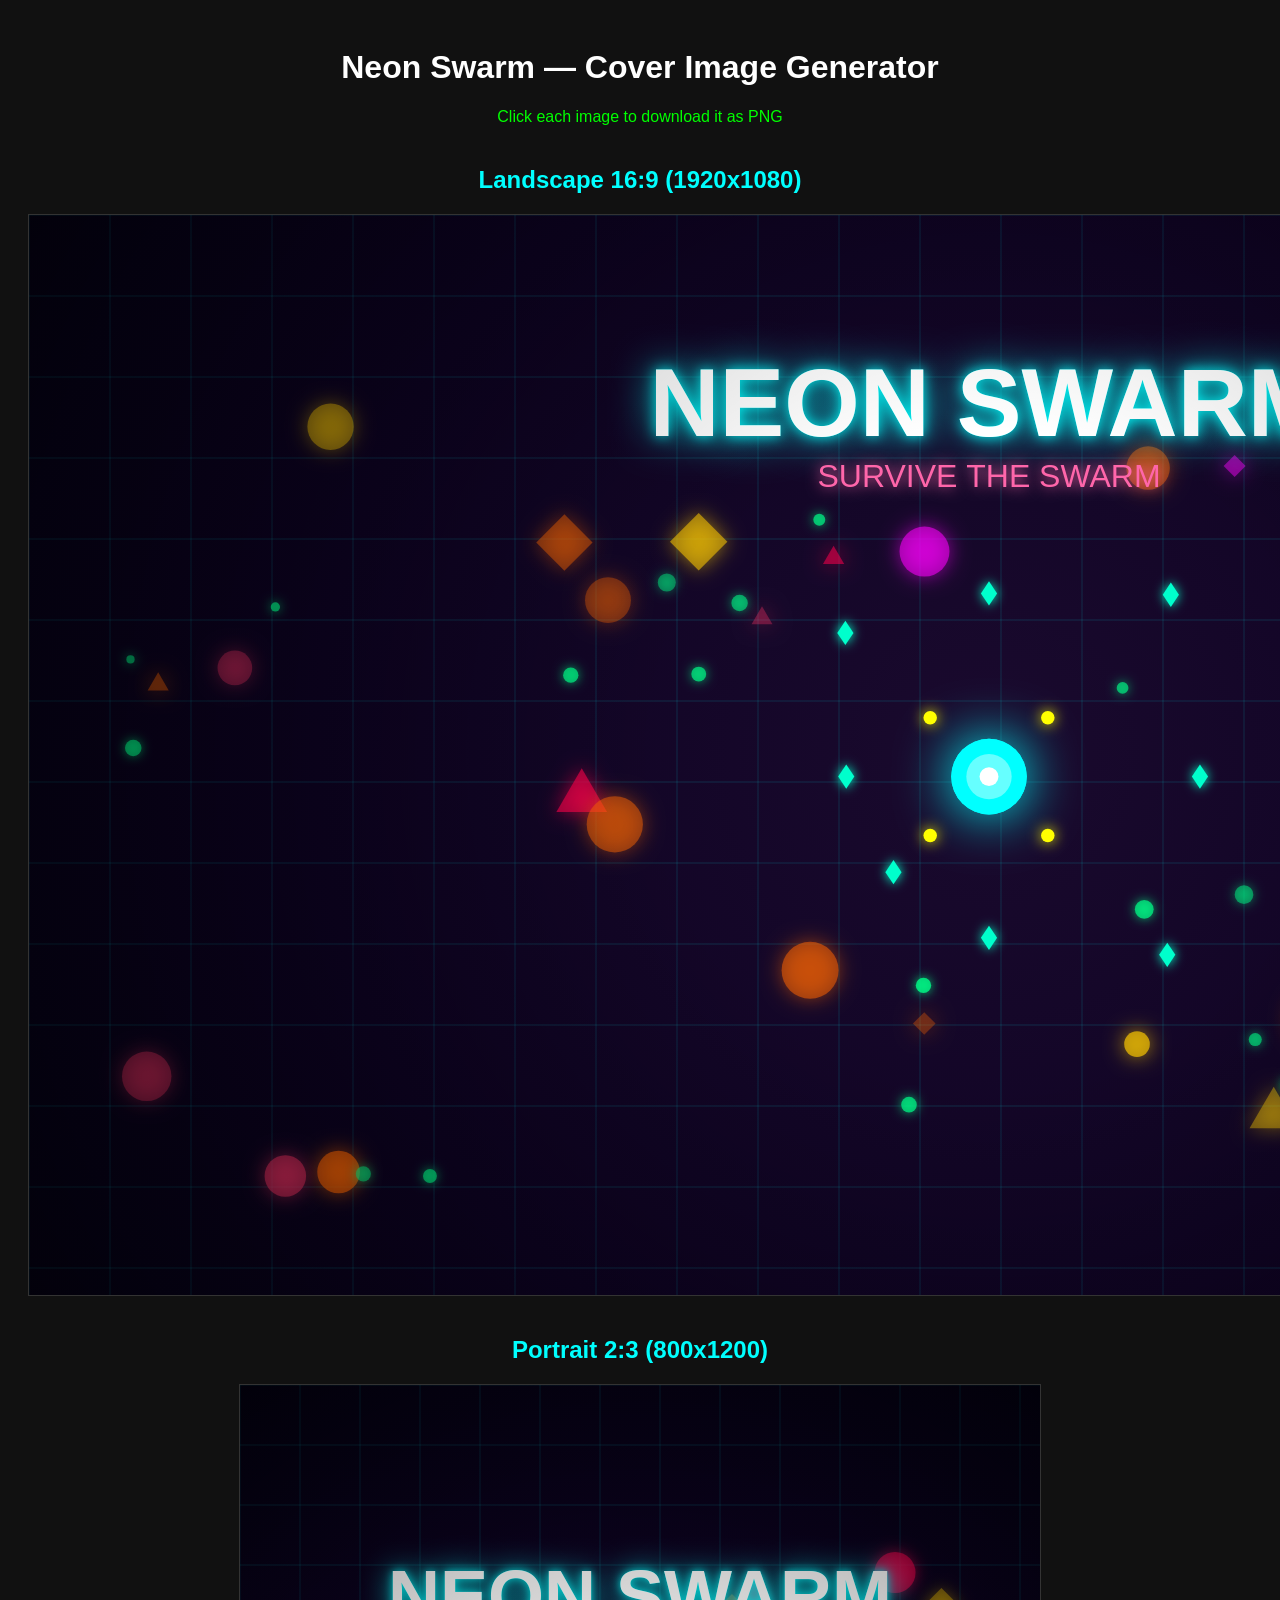
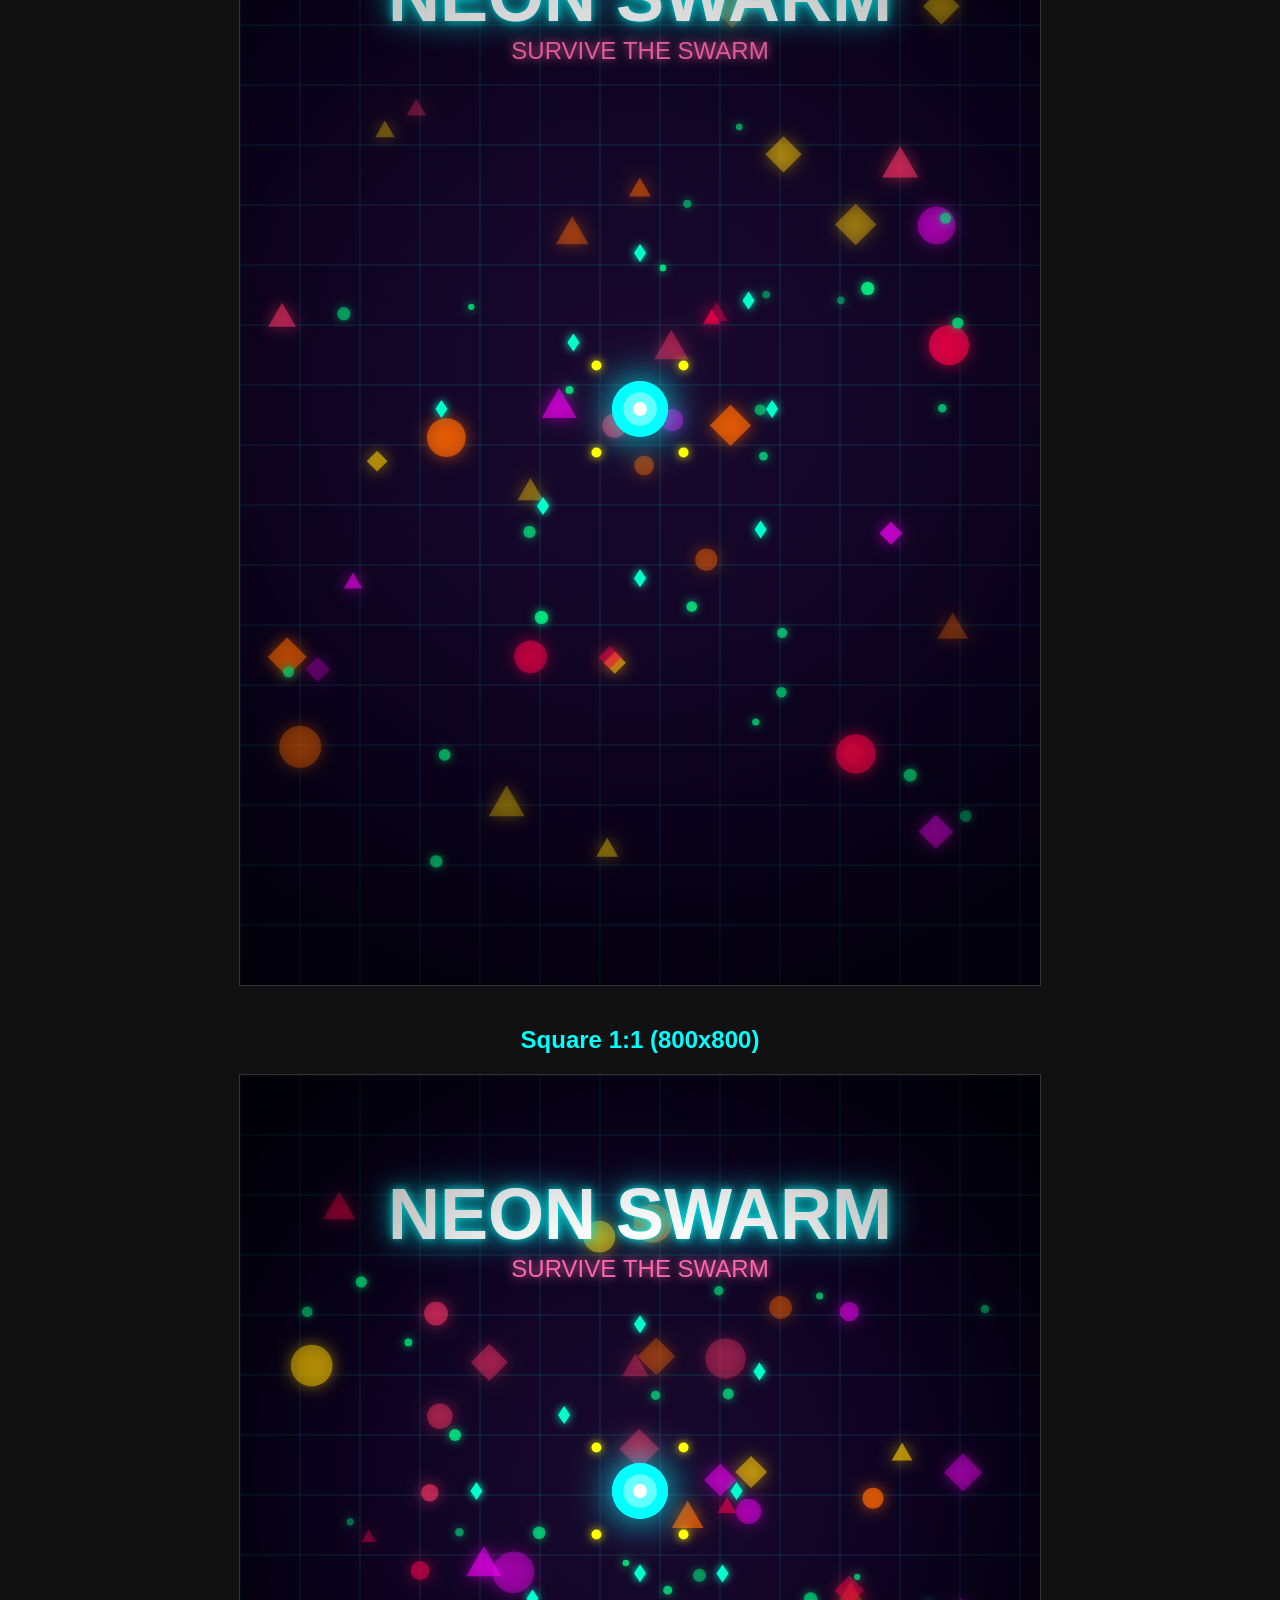
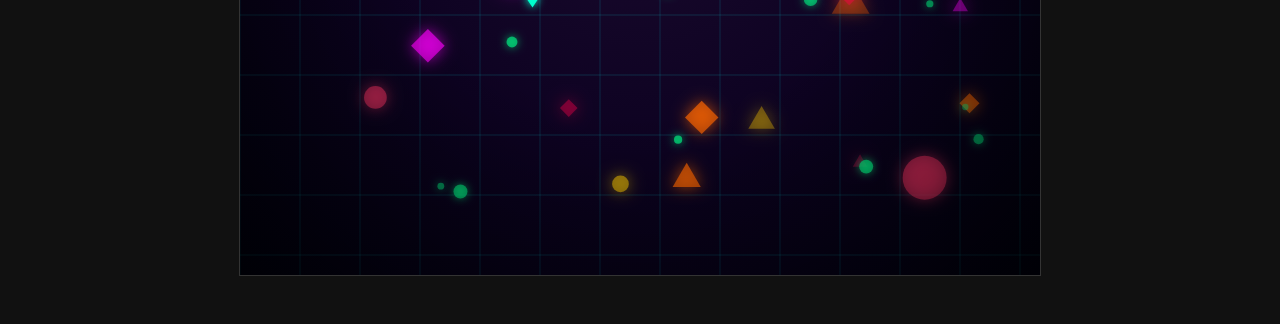
==== cover-generator.html @ 38610951 "Fix CrazyGames rejection: instant restart, skin persistence, pause skin picker, mobile joystick, fir" ====
<!DOCTYPE html>
<html lang="en">
<head>
<meta charset="UTF-8">
<title>Neon Swarm Cover Generator</title>
<style>
  body { background: #111; color: #fff; font-family: Arial, sans-serif; text-align: center; padding: 20px; }
  canvas { display: block; margin: 20px auto; border: 1px solid #333; cursor: pointer; }
  h2 { color: #0ff; margin-top: 40px; }
  p { color: #aaa; font-size: 14px; }
  .note { color: #0f0; font-size: 16px; margin-bottom: 30px; }
</style>
</head>
<body>
<h1>Neon Swarm — Cover Image Generator</h1>
<p class="note">Click each image to download it as PNG</p>

<h2>Landscape 16:9 (1920x1080)</h2>
<canvas id="landscape" width="1920" height="1080"></canvas>

<h2>Portrait 2:3 (800x1200)</h2>
<canvas id="portrait" width="800" height="1200"></canvas>

<h2>Square 1:1 (800x800)</h2>
<canvas id="square" width="800" height="800"></canvas>

<script>
function drawCover(canvasId) {
  const cvs = document.getElementById(canvasId);
  const ctx = cvs.getContext('2d');
  const W = cvs.width, H = cvs.height;
  const scale = Math.min(W, H) / 800; // base scale

  // Background gradient
  const bg = ctx.createRadialGradient(W/2, H/2, 0, W/2, H/2, Math.max(W, H) * 0.7);
  bg.addColorStop(0, '#1a0a2e');
  bg.addColorStop(0.5, '#0d0221');
  bg.addColorStop(1, '#000010');
  ctx.fillStyle = bg;
  ctx.fillRect(0, 0, W, H);

  // Grid lines (neon floor effect)
  ctx.save();
  ctx.globalAlpha = 0.15;
  ctx.strokeStyle = '#0ff';
  ctx.lineWidth = 1;
  const gridSize = 60 * scale;
  for (let x = 0; x < W; x += gridSize) {
    ctx.beginPath(); ctx.moveTo(x, 0); ctx.lineTo(x, H); ctx.stroke();
  }
  for (let y = 0; y < H; y += gridSize) {
    ctx.beginPath(); ctx.moveTo(0, y); ctx.lineTo(W, y); ctx.stroke();
  }
  ctx.restore();

  // Scattered enemy shapes
  const enemyColors = ['#ff004c', '#ff6600', '#ff00ff', '#ffcc00', '#ff3366'];
  const rng = (min, max) => min + Math.random() * (max - min);
  
  for (let i = 0; i < 40; i++) {
    const ex = rng(W * 0.05, W * 0.95);
    const ey = rng(H * 0.1, H * 0.9);
    const er = rng(8, 22) * scale;
    const col = enemyColors[Math.floor(Math.random() * enemyColors.length)];
    
    ctx.save();
    ctx.globalAlpha = rng(0.3, 0.7);
    ctx.fillStyle = col;
    ctx.shadowColor = col;
    ctx.shadowBlur = 15 * scale;
    
    // Random shapes
    const shapeType = Math.floor(Math.random() * 3);
    if (shapeType === 0) {
      // Circle
      ctx.beginPath(); ctx.arc(ex, ey, er, 0, Math.PI * 2); ctx.fill();
    } else if (shapeType === 1) {
      // Diamond
      ctx.beginPath();
      ctx.moveTo(ex, ey - er); ctx.lineTo(ex + er, ey);
      ctx.lineTo(ex, ey + er); ctx.lineTo(ex - er, ey); ctx.closePath(); ctx.fill();
    } else {
      // Triangle
      ctx.beginPath();
      ctx.moveTo(ex, ey - er);
      ctx.lineTo(ex + er * 0.87, ey + er * 0.5);
      ctx.lineTo(ex - er * 0.87, ey + er * 0.5);
      ctx.closePath(); ctx.fill();
    }
    ctx.restore();
  }

  // Draw player (center-ish, slightly below center)
  const px = W / 2, py = H * 0.52;
  const pr = 28 * scale;

  // Player glow
  ctx.save();
  ctx.shadowColor = '#0ff';
  ctx.shadowBlur = 40 * scale;
  ctx.fillStyle = '#0ff';
  ctx.beginPath(); ctx.arc(px, py, pr, 0, Math.PI * 2); ctx.fill();
  ctx.restore();

  // Player body
  ctx.save();
  ctx.fillStyle = '#0ff';
  ctx.beginPath(); ctx.arc(px, py, pr, 0, Math.PI * 2); ctx.fill();
  // Inner lighter circle
  ctx.fillStyle = '#66ffff';
  ctx.beginPath(); ctx.arc(px, py, pr * 0.6, 0, Math.PI * 2); ctx.fill();
  // White core
  ctx.fillStyle = '#ffffff';
  ctx.beginPath(); ctx.arc(px, py, pr * 0.25, 0, Math.PI * 2); ctx.fill();
  ctx.restore();

  // Orbiting weapon (small circles around player)
  for (let i = 0; i < 4; i++) {
    const angle = (Math.PI * 2 / 4) * i - Math.PI / 4;
    const ox = px + Math.cos(angle) * pr * 2.2;
    const oy = py + Math.sin(angle) * pr * 2.2;
    ctx.save();
    ctx.fillStyle = '#ff0';
    ctx.shadowColor = '#ff0';
    ctx.shadowBlur = 10 * scale;
    ctx.beginPath(); ctx.arc(ox, oy, 5 * scale, 0, Math.PI * 2); ctx.fill();
    ctx.restore();
  }

  // Bolts flying outward
  for (let i = 0; i < 8; i++) {
    const angle = (Math.PI * 2 / 8) * i;
    const dist = rng(80, 200) * scale;
    const bx = px + Math.cos(angle) * dist;
    const by = py + Math.sin(angle) * dist;
    ctx.save();
    ctx.fillStyle = '#00ffcc';
    ctx.shadowColor = '#00ffcc';
    ctx.shadowBlur = 8 * scale;
    // Diamond bolt
    const bs = 6 * scale;
    ctx.beginPath();
    ctx.moveTo(bx, by - bs * 1.5);
    ctx.lineTo(bx + bs, by);
    ctx.lineTo(bx, by + bs * 1.5);
    ctx.lineTo(bx - bs, by);
    ctx.closePath();
    ctx.fill();
    ctx.restore();
  }

  // Title: "NEON SWARM"
  const titleSize = Math.floor(72 * scale);
  ctx.save();
  ctx.textAlign = 'center';
  ctx.textBaseline = 'middle';
  
  // Title glow layers
  ctx.font = `bold ${titleSize}px Arial, sans-serif`;
  ctx.shadowColor = '#0ff';
  ctx.shadowBlur = 30 * scale;
  ctx.fillStyle = '#0ff';
  ctx.fillText('NEON SWARM', W / 2, H * 0.18);
  // Sharper layer
  ctx.shadowBlur = 10 * scale;
  ctx.fillStyle = '#ffffff';
  ctx.fillText('NEON SWARM', W / 2, H * 0.18);
  ctx.restore();

  // Subtitle
  const subSize = Math.floor(24 * scale);
  ctx.save();
  ctx.textAlign = 'center';
  ctx.font = `${subSize}px Arial, sans-serif`;
  ctx.fillStyle = '#ff66aa';
  ctx.shadowColor = '#ff66aa';
  ctx.shadowBlur = 10 * scale;
  ctx.fillText('SURVIVE THE SWARM', W / 2, H * 0.18 + titleSize * 0.8);
  ctx.restore();

  // XP orbs scattered
  for (let i = 0; i < 25; i++) {
    const ox = rng(W * 0.05, W * 0.95);
    const oy = rng(H * 0.25, H * 0.9);
    const or2 = rng(3, 7) * scale;
    ctx.save();
    ctx.globalAlpha = rng(0.4, 0.8);
    ctx.fillStyle = '#00ff88';
    ctx.shadowColor = '#00ff88';
    ctx.shadowBlur = 8 * scale;
    ctx.beginPath(); ctx.arc(ox, oy, or2, 0, Math.PI * 2); ctx.fill();
    ctx.restore();
  }

  // Vignette
  const vig = ctx.createRadialGradient(W/2, H/2, Math.min(W,H)*0.3, W/2, H/2, Math.max(W,H)*0.75);
  vig.addColorStop(0, 'rgba(0,0,0,0)');
  vig.addColorStop(1, 'rgba(0,0,0,0.7)');
  ctx.fillStyle = vig;
  ctx.fillRect(0, 0, W, H);

  // Click to download
  cvs.onclick = () => {
    const link = document.createElement('a');
    link.download = `neon-swarm-${canvasId}.png`;
    link.href = cvs.toDataURL('image/png');
    link.click();
  };
}

drawCover('landscape');
drawCover('portrait');
drawCover('square');
</script>
</body>
</html>
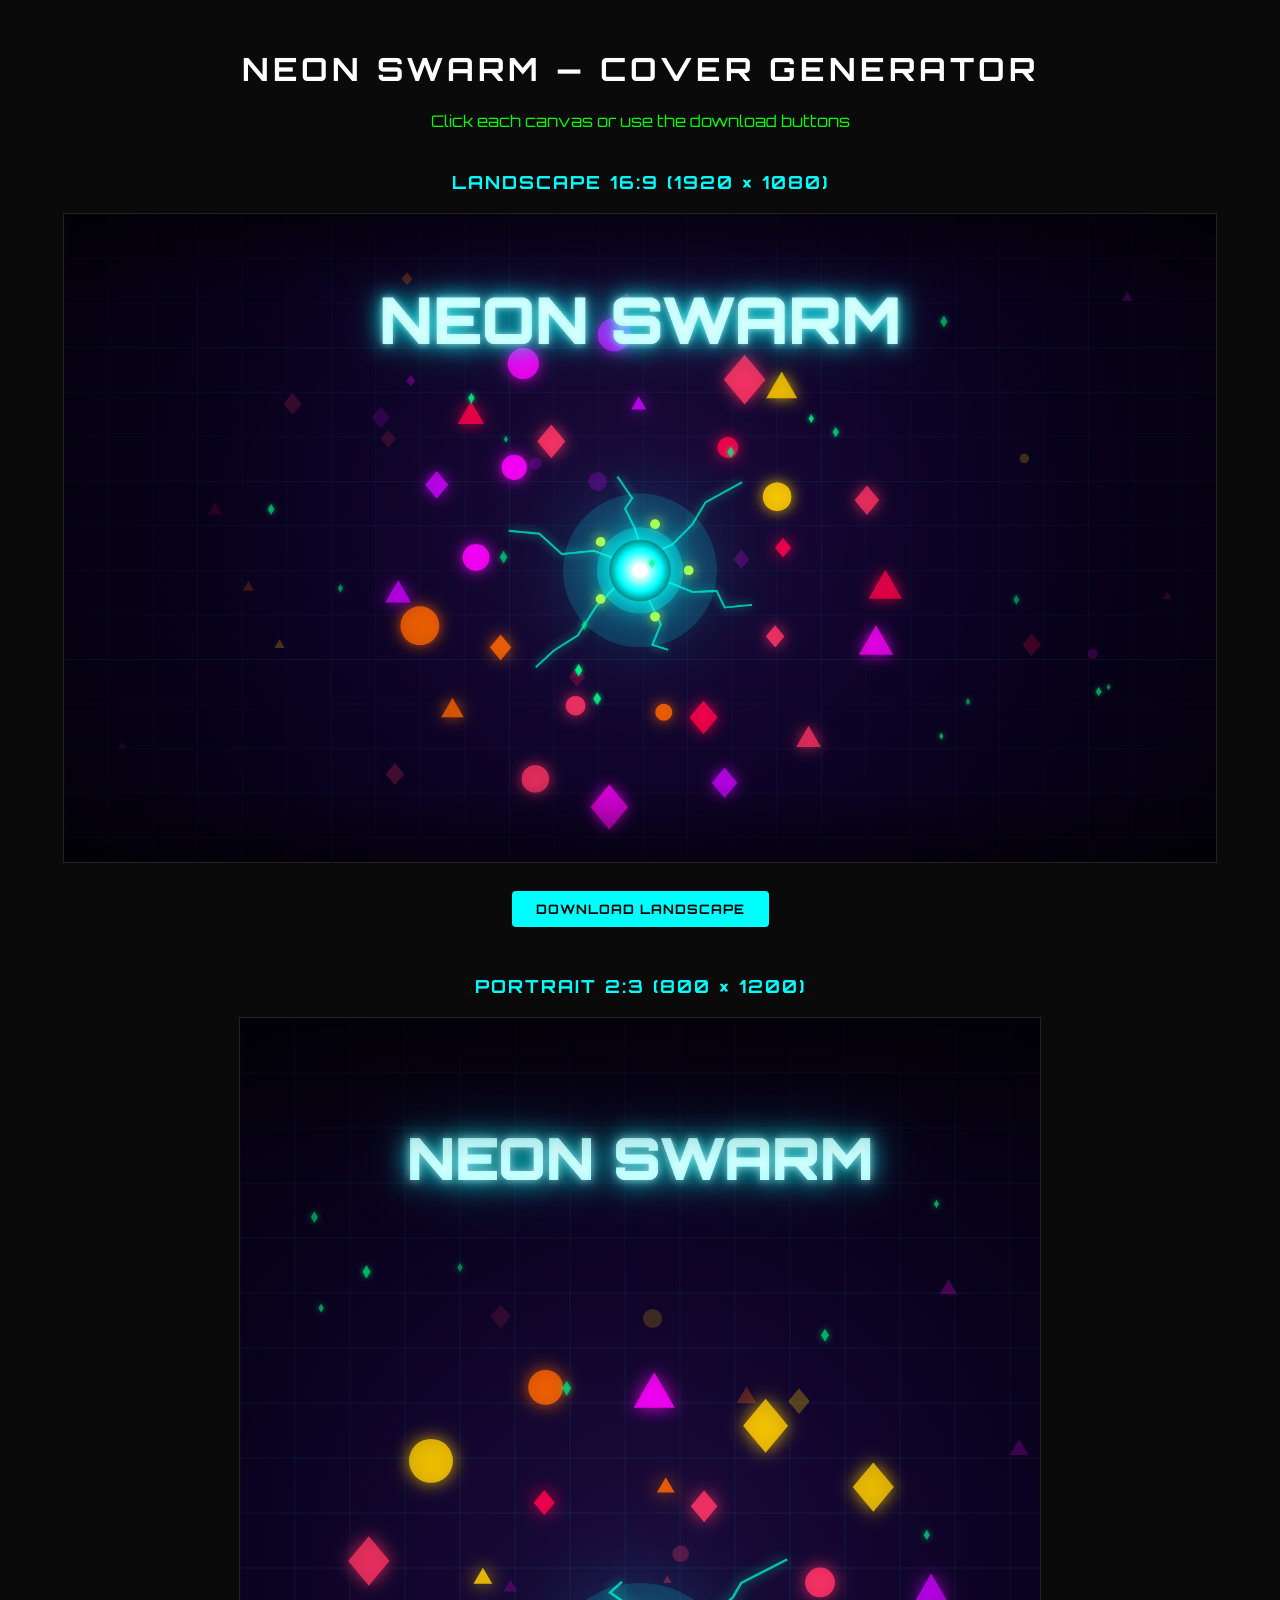
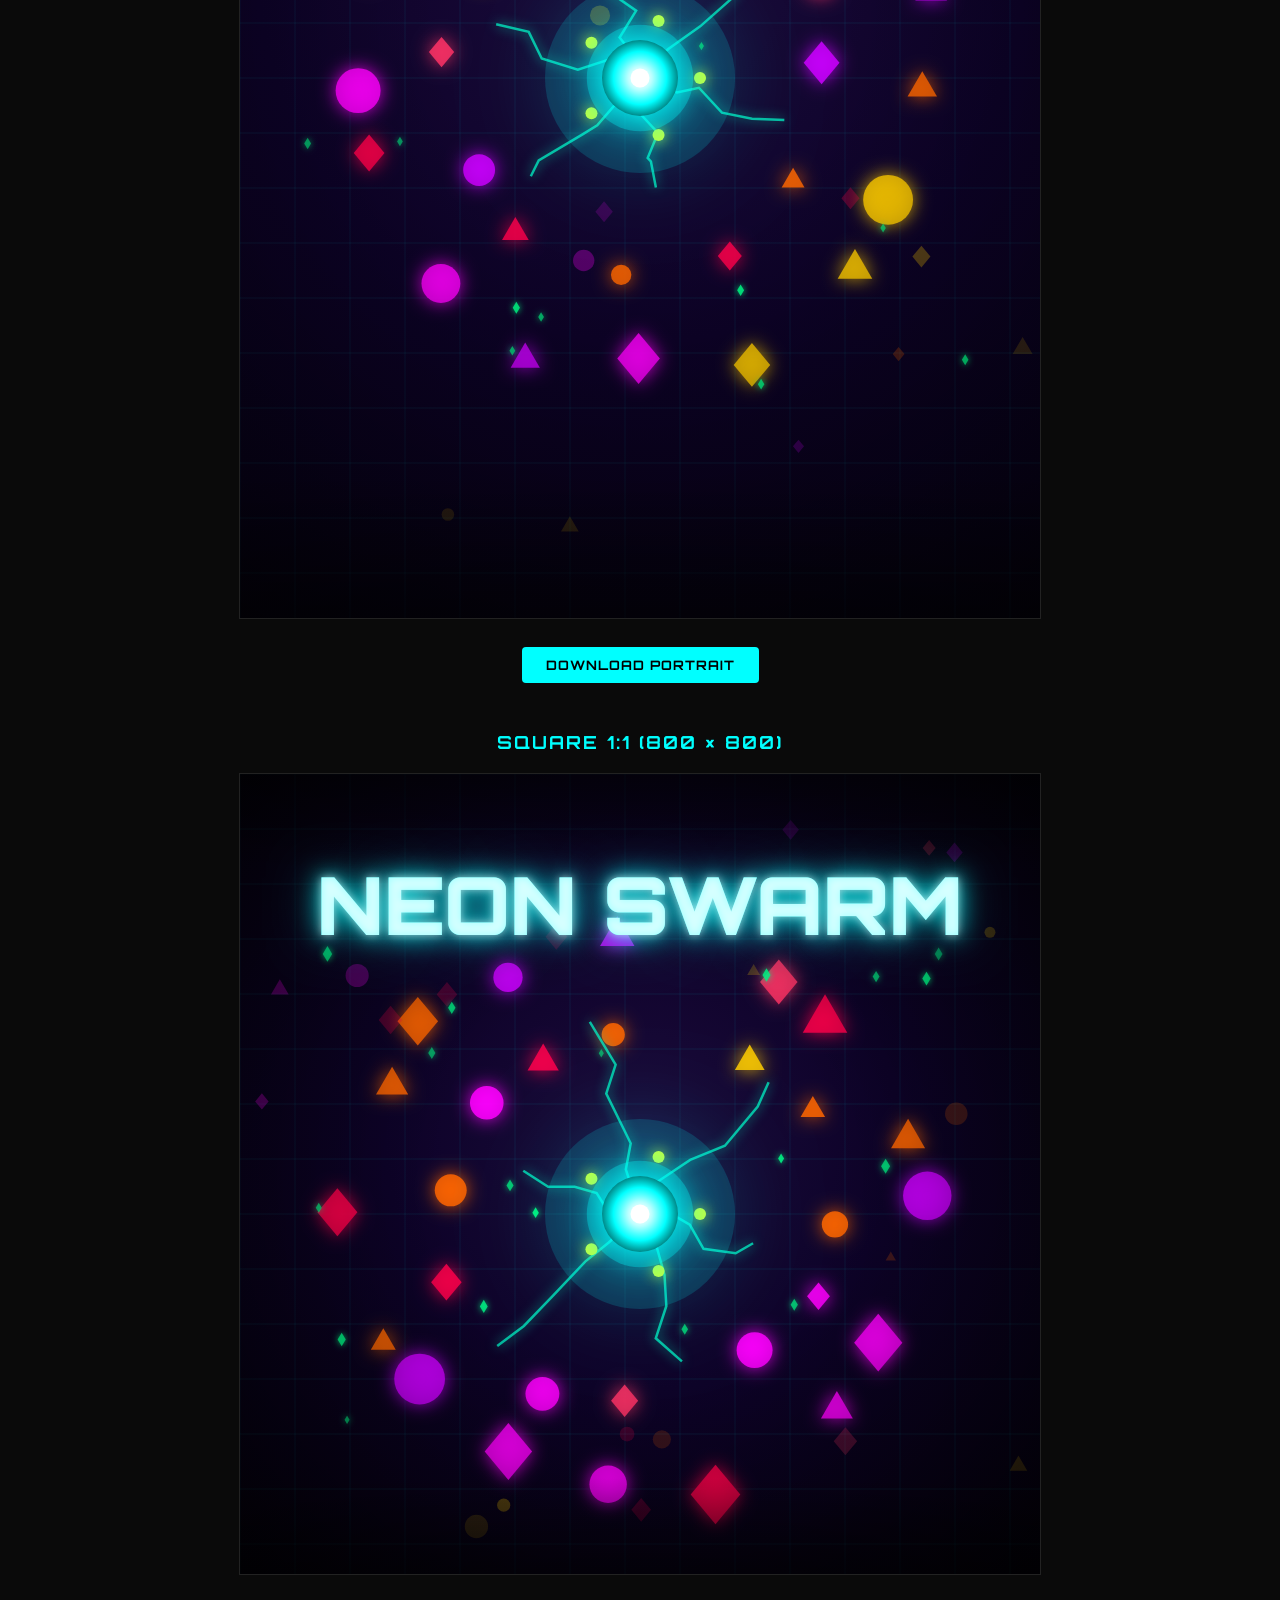
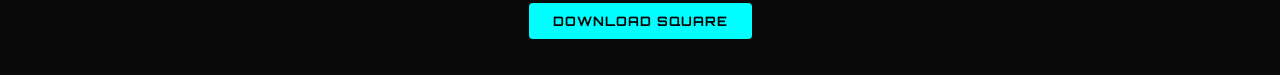
==== commit 756303f1: "Redesign cover generator: Orbitron font, deterministic layout, guideline-compliant (no subtitle, pro" ====
--- a/cover-generator.html
+++ b/cover-generator.html
@@ -3,214 +3,310 @@
 <head>
 <meta charset="UTF-8">
 <title>Neon Swarm Cover Generator</title>
+<link href="https://fonts.googleapis.com/css2?family=Orbitron:wght@700;900&display=swap" rel="stylesheet">
 <style>
-  body { background: #111; color: #fff; font-family: Arial, sans-serif; text-align: center; padding: 20px; }
-  canvas { display: block; margin: 20px auto; border: 1px solid #333; cursor: pointer; }
-  h2 { color: #0ff; margin-top: 40px; }
+  body { background: #0a0a0a; color: #fff; font-family: 'Orbitron', sans-serif; text-align: center; padding: 20px; }
+  canvas { display: block; margin: 20px auto; border: 1px solid #222; cursor: pointer; max-width: 90vw; }
+  h2 { color: #0ff; margin-top: 40px; font-size: 18px; letter-spacing: 2px; }
   p { color: #aaa; font-size: 14px; }
   .note { color: #0f0; font-size: 16px; margin-bottom: 30px; }
+  .dl-btn { display: inline-block; margin: 8px; padding: 10px 24px; background: #0ff; color: #000;
+    font-weight: 700; border: none; cursor: pointer; font-family: 'Orbitron', sans-serif; font-size: 13px;
+    letter-spacing: 1px; border-radius: 4px; }
+  .dl-btn:hover { background: #fff; }
 </style>
 </head>
 <body>
-<h1>Neon Swarm — Cover Image Generator</h1>
-<p class="note">Click each image to download it as PNG</p>
-
-<h2>Landscape 16:9 (1920x1080)</h2>
+<h1 style="letter-spacing:4px">NEON SWARM — COVER GENERATOR</h1>
+<p class="note">Click each canvas or use the download buttons</p>
+
+<h2>LANDSCAPE 16:9 (1920 × 1080)</h2>
 <canvas id="landscape" width="1920" height="1080"></canvas>
-
-<h2>Portrait 2:3 (800x1200)</h2>
+<button class="dl-btn" onclick="dl('landscape')">DOWNLOAD LANDSCAPE</button>
+
+<h2>PORTRAIT 2:3 (800 × 1200)</h2>
 <canvas id="portrait" width="800" height="1200"></canvas>
-
-<h2>Square 1:1 (800x800)</h2>
+<button class="dl-btn" onclick="dl('portrait')">DOWNLOAD PORTRAIT</button>
+
+<h2>SQUARE 1:1 (800 × 800)</h2>
 <canvas id="square" width="800" height="800"></canvas>
+<button class="dl-btn" onclick="dl('square')">DOWNLOAD SQUARE</button>
 
 <script>
+/* ── Seeded PRNG for deterministic layouts ── */
+function mulberry32(a) {
+  return function() {
+    a |= 0; a = a + 0x6D2B79F5 | 0;
+    let t = Math.imul(a ^ a >>> 15, 1 | a);
+    t = t + Math.imul(t ^ t >>> 7, 61 | t) ^ t;
+    return ((t ^ t >>> 14) >>> 0) / 4294967296;
+  };
+}
+
+function dl(id) {
+  const c = document.getElementById(id);
+  const a = document.createElement('a');
+  a.download = 'neon-swarm-' + id + '.png';
+  a.href = c.toDataURL('image/png');
+  a.click();
+}
+
+/* ── Wait for Orbitron font to load ── */
+document.fonts.ready.then(() => {
+  drawCover('landscape');
+  drawCover('portrait');
+  drawCover('square');
+});
+
 function drawCover(canvasId) {
   const cvs = document.getElementById(canvasId);
   const ctx = cvs.getContext('2d');
   const W = cvs.width, H = cvs.height;
-  const scale = Math.min(W, H) / 800; // base scale
-
-  // Background gradient
-  const bg = ctx.createRadialGradient(W/2, H/2, 0, W/2, H/2, Math.max(W, H) * 0.7);
-  bg.addColorStop(0, '#1a0a2e');
-  bg.addColorStop(0.5, '#0d0221');
-  bg.addColorStop(1, '#000010');
+  const S = Math.min(W, H) / 800;                    // base scale
+  const rand = mulberry32(canvasId.length * 7919);    // deterministic per size
+  const rng = (lo, hi) => lo + rand() * (hi - lo);
+  const rngInt = (lo, hi) => Math.floor(rng(lo, hi));
+
+  /* ── 1. DEEP SPACE BACKGROUND ── */
+  const bg = ctx.createRadialGradient(W/2, H*0.45, 0, W/2, H*0.45, Math.max(W,H)*0.8);
+  bg.addColorStop(0, '#1a0a3a');
+  bg.addColorStop(0.4, '#0d0228');
+  bg.addColorStop(1, '#020008');
   ctx.fillStyle = bg;
   ctx.fillRect(0, 0, W, H);
 
-  // Grid lines (neon floor effect)
-  ctx.save();
-  ctx.globalAlpha = 0.15;
+  /* ── 2. SUBTLE PERSPECTIVE GRID ── */
+  ctx.save();
+  ctx.globalAlpha = 0.08;
   ctx.strokeStyle = '#0ff';
   ctx.lineWidth = 1;
-  const gridSize = 60 * scale;
-  for (let x = 0; x < W; x += gridSize) {
-    ctx.beginPath(); ctx.moveTo(x, 0); ctx.lineTo(x, H); ctx.stroke();
-  }
-  for (let y = 0; y < H; y += gridSize) {
-    ctx.beginPath(); ctx.moveTo(0, y); ctx.lineTo(W, y); ctx.stroke();
-  }
-  ctx.restore();
-
-  // Scattered enemy shapes
-  const enemyColors = ['#ff004c', '#ff6600', '#ff00ff', '#ffcc00', '#ff3366'];
-  const rng = (min, max) => min + Math.random() * (max - min);
-  
-  for (let i = 0; i < 40; i++) {
-    const ex = rng(W * 0.05, W * 0.95);
-    const ey = rng(H * 0.1, H * 0.9);
-    const er = rng(8, 22) * scale;
-    const col = enemyColors[Math.floor(Math.random() * enemyColors.length)];
-    
+  const gs = 55 * S;
+  for (let x = 0; x < W; x += gs) { ctx.beginPath(); ctx.moveTo(x,0); ctx.lineTo(x,H); ctx.stroke(); }
+  for (let y = 0; y < H; y += gs) { ctx.beginPath(); ctx.moveTo(0,y); ctx.lineTo(W,y); ctx.stroke(); }
+  ctx.restore();
+
+  /* ── 3. ENEMY SWARM (arranged in a ring around the player) ── */
+  const cx = W / 2, cy = H * 0.55;
+  const enemyColors = ['#ff004c','#ff6600','#ff00ff','#ffcc00','#ff3366','#cc00ff'];
+
+  // Outer ring — large enemies
+  const outerCount = 16;
+  const outerR = Math.min(W, H) * 0.36;
+  for (let i = 0; i < outerCount; i++) {
+    const a = (Math.PI * 2 / outerCount) * i + rng(-0.15, 0.15);
+    const r = outerR + rng(-20, 20) * S;
+    const ex = cx + Math.cos(a) * r;
+    const ey = cy + Math.sin(a) * r;
+    const er = rng(14, 26) * S;
+    const col = enemyColors[rngInt(0, enemyColors.length)];
+    drawEnemy(ctx, ex, ey, er, col, S, rngInt(0, 3));
+  }
+
+  // Middle ring
+  const midCount = 12;
+  const midR = Math.min(W, H) * 0.24;
+  for (let i = 0; i < midCount; i++) {
+    const a = (Math.PI * 2 / midCount) * i + rng(-0.2, 0.2);
+    const r = midR + rng(-15, 15) * S;
+    const ex = cx + Math.cos(a) * r;
+    const ey = cy + Math.sin(a) * r;
+    const er = rng(10, 18) * S;
+    const col = enemyColors[rngInt(0, enemyColors.length)];
+    drawEnemy(ctx, ex, ey, er, col, S, rngInt(0, 3));
+  }
+
+  // Scattered background enemies (faded)
+  for (let i = 0; i < 20; i++) {
+    const ex = rng(W * 0.02, W * 0.98);
+    const ey = rng(H * 0.05, H * 0.95);
+    const er = rng(5, 12) * S;
+    const col = enemyColors[rngInt(0, enemyColors.length)];
     ctx.save();
-    ctx.globalAlpha = rng(0.3, 0.7);
-    ctx.fillStyle = col;
-    ctx.shadowColor = col;
-    ctx.shadowBlur = 15 * scale;
-    
-    // Random shapes
-    const shapeType = Math.floor(Math.random() * 3);
-    if (shapeType === 0) {
-      // Circle
-      ctx.beginPath(); ctx.arc(ex, ey, er, 0, Math.PI * 2); ctx.fill();
-    } else if (shapeType === 1) {
-      // Diamond
-      ctx.beginPath();
-      ctx.moveTo(ex, ey - er); ctx.lineTo(ex + er, ey);
-      ctx.lineTo(ex, ey + er); ctx.lineTo(ex - er, ey); ctx.closePath(); ctx.fill();
-    } else {
-      // Triangle
-      ctx.beginPath();
-      ctx.moveTo(ex, ey - er);
-      ctx.lineTo(ex + er * 0.87, ey + er * 0.5);
-      ctx.lineTo(ex - er * 0.87, ey + er * 0.5);
-      ctx.closePath(); ctx.fill();
+    ctx.globalAlpha = rng(0.15, 0.35);
+    drawEnemyShape(ctx, ex, ey, er, col, S, rngInt(0, 3));
+    ctx.restore();
+  }
+
+  /* ── 4. WEAPON EFFECTS (bolts + orbiters radiating from player) ── */
+  // Lightning-style energy beams
+  for (let i = 0; i < 6; i++) {
+    const a = (Math.PI * 2 / 6) * i + 0.3;
+    const len = rng(100, 220) * S;
+    ctx.save();
+    ctx.strokeStyle = '#00ffcc';
+    ctx.shadowColor = '#00ffcc';
+    ctx.shadowBlur = 12 * S;
+    ctx.lineWidth = 2.5 * S;
+    ctx.globalAlpha = 0.7;
+    ctx.beginPath();
+    ctx.moveTo(cx, cy);
+    // Jagged bolt
+    let bx = cx, by = cy;
+    const segs = 5;
+    for (let s = 1; s <= segs; s++) {
+      bx = cx + Math.cos(a) * len * (s/segs) + rng(-12, 12) * S;
+      by = cy + Math.sin(a) * len * (s/segs) + rng(-12, 12) * S;
+      ctx.lineTo(bx, by);
     }
+    ctx.stroke();
     ctx.restore();
   }
 
-  // Draw player (center-ish, slightly below center)
-  const px = W / 2, py = H * 0.52;
-  const pr = 28 * scale;
-
-  // Player glow
-  ctx.save();
-  ctx.shadowColor = '#0ff';
-  ctx.shadowBlur = 40 * scale;
-  ctx.fillStyle = '#0ff';
-  ctx.beginPath(); ctx.arc(px, py, pr, 0, Math.PI * 2); ctx.fill();
-  ctx.restore();
-
-  // Player body
-  ctx.save();
-  ctx.fillStyle = '#0ff';
-  ctx.beginPath(); ctx.arc(px, py, pr, 0, Math.PI * 2); ctx.fill();
-  // Inner lighter circle
-  ctx.fillStyle = '#66ffff';
-  ctx.beginPath(); ctx.arc(px, py, pr * 0.6, 0, Math.PI * 2); ctx.fill();
-  // White core
-  ctx.fillStyle = '#ffffff';
-  ctx.beginPath(); ctx.arc(px, py, pr * 0.25, 0, Math.PI * 2); ctx.fill();
-  ctx.restore();
-
-  // Orbiting weapon (small circles around player)
-  for (let i = 0; i < 4; i++) {
-    const angle = (Math.PI * 2 / 4) * i - Math.PI / 4;
-    const ox = px + Math.cos(angle) * pr * 2.2;
-    const oy = py + Math.sin(angle) * pr * 2.2;
+  // Orbiter circles
+  for (let i = 0; i < 5; i++) {
+    const a = (Math.PI * 2 / 5) * i;
+    const od = 60 * S;
+    const ox = cx + Math.cos(a) * od;
+    const oy = cy + Math.sin(a) * od;
     ctx.save();
     ctx.fillStyle = '#ff0';
     ctx.shadowColor = '#ff0';
-    ctx.shadowBlur = 10 * scale;
-    ctx.beginPath(); ctx.arc(ox, oy, 5 * scale, 0, Math.PI * 2); ctx.fill();
+    ctx.shadowBlur = 14 * S;
+    ctx.beginPath(); ctx.arc(ox, oy, 6 * S, 0, Math.PI * 2); ctx.fill();
     ctx.restore();
   }
 
-  // Bolts flying outward
-  for (let i = 0; i < 8; i++) {
-    const angle = (Math.PI * 2 / 8) * i;
-    const dist = rng(80, 200) * scale;
-    const bx = px + Math.cos(angle) * dist;
-    const by = py + Math.sin(angle) * dist;
+  /* ── 5. PLAYER CHARACTER (large, prominent, centre) ── */
+  const pr = 38 * S;
+
+  // Big outer glow
+  ctx.save();
+  ctx.shadowColor = '#0ff';
+  ctx.shadowBlur = 80 * S;
+  ctx.fillStyle = 'rgba(0,255,255,0.15)';
+  ctx.beginPath(); ctx.arc(cx, cy, pr * 2.5, 0, Math.PI * 2); ctx.fill();
+  ctx.restore();
+
+  // Medium glow ring
+  ctx.save();
+  ctx.shadowColor = '#0ff';
+  ctx.shadowBlur = 40 * S;
+  ctx.fillStyle = 'rgba(0,255,255,0.3)';
+  ctx.beginPath(); ctx.arc(cx, cy, pr * 1.4, 0, Math.PI * 2); ctx.fill();
+  ctx.restore();
+
+  // Player body
+  const bodyGrad = ctx.createRadialGradient(cx, cy, 0, cx, cy, pr);
+  bodyGrad.addColorStop(0, '#ffffff');
+  bodyGrad.addColorStop(0.3, '#aaffff');
+  bodyGrad.addColorStop(0.7, '#00ffff');
+  bodyGrad.addColorStop(1, '#008888');
+  ctx.save();
+  ctx.shadowColor = '#0ff';
+  ctx.shadowBlur = 30 * S;
+  ctx.fillStyle = bodyGrad;
+  ctx.beginPath(); ctx.arc(cx, cy, pr, 0, Math.PI * 2); ctx.fill();
+  ctx.restore();
+
+  // Bright core
+  ctx.save();
+  ctx.fillStyle = '#fff';
+  ctx.shadowColor = '#fff';
+  ctx.shadowBlur = 15 * S;
+  ctx.beginPath(); ctx.arc(cx, cy, pr * 0.25, 0, Math.PI * 2); ctx.fill();
+  ctx.restore();
+
+  /* ── 6. XP GEMS (small green diamonds) ── */
+  for (let i = 0; i < 18; i++) {
+    const gx = rng(W*0.08, W*0.92);
+    const gy = rng(H*0.15, H*0.85);
+    const gs2 = rng(4, 8) * S;
     ctx.save();
-    ctx.fillStyle = '#00ffcc';
-    ctx.shadowColor = '#00ffcc';
-    ctx.shadowBlur = 8 * scale;
-    // Diamond bolt
-    const bs = 6 * scale;
+    ctx.globalAlpha = rng(0.5, 0.9);
+    ctx.fillStyle = '#00ff88';
+    ctx.shadowColor = '#00ff88';
+    ctx.shadowBlur = 6 * S;
     ctx.beginPath();
-    ctx.moveTo(bx, by - bs * 1.5);
-    ctx.lineTo(bx + bs, by);
-    ctx.lineTo(bx, by + bs * 1.5);
-    ctx.lineTo(bx - bs, by);
-    ctx.closePath();
-    ctx.fill();
+    ctx.moveTo(gx, gy - gs2); ctx.lineTo(gx + gs2*0.6, gy);
+    ctx.lineTo(gx, gy + gs2); ctx.lineTo(gx - gs2*0.6, gy);
+    ctx.closePath(); ctx.fill();
     ctx.restore();
   }
 
-  // Title: "NEON SWARM"
-  const titleSize = Math.floor(72 * scale);
+  /* ── 7. VIGNETTE ── */
+  const vig = ctx.createRadialGradient(W/2, H/2, Math.min(W,H)*0.25, W/2, H/2, Math.max(W,H)*0.78);
+  vig.addColorStop(0, 'rgba(0,0,0,0)');
+  vig.addColorStop(1, 'rgba(0,0,0,0.65)');
+  ctx.fillStyle = vig;
+  ctx.fillRect(0, 0, W, H);
+
+  /* ── 8. TITLE — "NEON SWARM" (Orbitron, top area) ── */
+  const isPortrait = H > W;
+  const titleY = isPortrait ? H * 0.12 : H * 0.17;
+  const titleSize = Math.floor((isPortrait ? 58 : 80) * S);
+
   ctx.save();
   ctx.textAlign = 'center';
   ctx.textBaseline = 'middle';
-  
-  // Title glow layers
-  ctx.font = `bold ${titleSize}px Arial, sans-serif`;
+  ctx.font = '900 ' + titleSize + 'px Orbitron, sans-serif';
+
+  // Outermost glow
   ctx.shadowColor = '#0ff';
-  ctx.shadowBlur = 30 * scale;
+  ctx.shadowBlur = 50 * S;
+  ctx.fillStyle = 'rgba(0,255,255,0.4)';
+  ctx.fillText('NEON SWARM', W/2, titleY);
+
+  // Main cyan text
+  ctx.shadowBlur = 25 * S;
   ctx.fillStyle = '#0ff';
-  ctx.fillText('NEON SWARM', W / 2, H * 0.18);
-  // Sharper layer
-  ctx.shadowBlur = 10 * scale;
+  ctx.fillText('NEON SWARM', W/2, titleY);
+
+  // Bright white overlay for punch
+  ctx.shadowColor = '#fff';
+  ctx.shadowBlur = 8 * S;
   ctx.fillStyle = '#ffffff';
-  ctx.fillText('NEON SWARM', W / 2, H * 0.18);
-  ctx.restore();
-
-  // Subtitle
-  const subSize = Math.floor(24 * scale);
-  ctx.save();
-  ctx.textAlign = 'center';
-  ctx.font = `${subSize}px Arial, sans-serif`;
-  ctx.fillStyle = '#ff66aa';
-  ctx.shadowColor = '#ff66aa';
-  ctx.shadowBlur = 10 * scale;
-  ctx.fillText('SURVIVE THE SWARM', W / 2, H * 0.18 + titleSize * 0.8);
-  ctx.restore();
-
-  // XP orbs scattered
-  for (let i = 0; i < 25; i++) {
-    const ox = rng(W * 0.05, W * 0.95);
-    const oy = rng(H * 0.25, H * 0.9);
-    const or2 = rng(3, 7) * scale;
-    ctx.save();
-    ctx.globalAlpha = rng(0.4, 0.8);
-    ctx.fillStyle = '#00ff88';
-    ctx.shadowColor = '#00ff88';
-    ctx.shadowBlur = 8 * scale;
-    ctx.beginPath(); ctx.arc(ox, oy, or2, 0, Math.PI * 2); ctx.fill();
-    ctx.restore();
-  }
-
-  // Vignette
-  const vig = ctx.createRadialGradient(W/2, H/2, Math.min(W,H)*0.3, W/2, H/2, Math.max(W,H)*0.75);
-  vig.addColorStop(0, 'rgba(0,0,0,0)');
-  vig.addColorStop(1, 'rgba(0,0,0,0.7)');
-  ctx.fillStyle = vig;
-  ctx.fillRect(0, 0, W, H);
-
-  // Click to download
-  cvs.onclick = () => {
-    const link = document.createElement('a');
-    link.download = `neon-swarm-${canvasId}.png`;
-    link.href = cvs.toDataURL('image/png');
-    link.click();
-  };
-}
-
-drawCover('landscape');
-drawCover('portrait');
-drawCover('square');
+  ctx.globalAlpha = 0.6;
+  ctx.fillText('NEON SWARM', W/2, titleY);
+  ctx.restore();
+
+  /* ── 9. SUBTLE TOP/BOTTOM FADE (cinematic) ── */
+  const topFade = ctx.createLinearGradient(0, 0, 0, H * 0.12);
+  topFade.addColorStop(0, 'rgba(0,0,0,0.5)');
+  topFade.addColorStop(1, 'rgba(0,0,0,0)');
+  ctx.fillStyle = topFade;
+  ctx.fillRect(0, 0, W, H * 0.12);
+
+  const botFade = ctx.createLinearGradient(0, H * 0.88, 0, H);
+  botFade.addColorStop(0, 'rgba(0,0,0,0)');
+  botFade.addColorStop(1, 'rgba(0,0,0,0.5)');
+  ctx.fillStyle = botFade;
+  ctx.fillRect(0, H * 0.88, W, H * 0.12);
+
+  /* ── Click to download ── */
+  cvs.onclick = () => dl(canvasId);
+}
+
+/* ── Enemy drawing helpers ── */
+function drawEnemy(ctx, x, y, r, color, S, shape) {
+  ctx.save();
+  ctx.fillStyle = color;
+  ctx.shadowColor = color;
+  ctx.shadowBlur = 18 * S;
+  ctx.globalAlpha = 0.85;
+  drawEnemyShape(ctx, x, y, r, color, S, shape);
+  ctx.restore();
+}
+
+function drawEnemyShape(ctx, x, y, r, color, S, shape) {
+  ctx.fillStyle = color;
+  if (shape === 0) {
+    // Circle (walker)
+    ctx.beginPath(); ctx.arc(x, y, r, 0, Math.PI * 2); ctx.fill();
+  } else if (shape === 1) {
+    // Diamond (speeder)
+    ctx.beginPath();
+    ctx.moveTo(x, y - r * 1.2); ctx.lineTo(x + r, y);
+    ctx.lineTo(x, y + r * 1.2); ctx.lineTo(x - r, y);
+    ctx.closePath(); ctx.fill();
+  } else {
+    // Triangle (tank)
+    ctx.beginPath();
+    ctx.moveTo(x, y - r);
+    ctx.lineTo(x + r * 0.87, y + r * 0.5);
+    ctx.lineTo(x - r * 0.87, y + r * 0.5);
+    ctx.closePath(); ctx.fill();
+  }
+}
 </script>
 </body>
 </html>
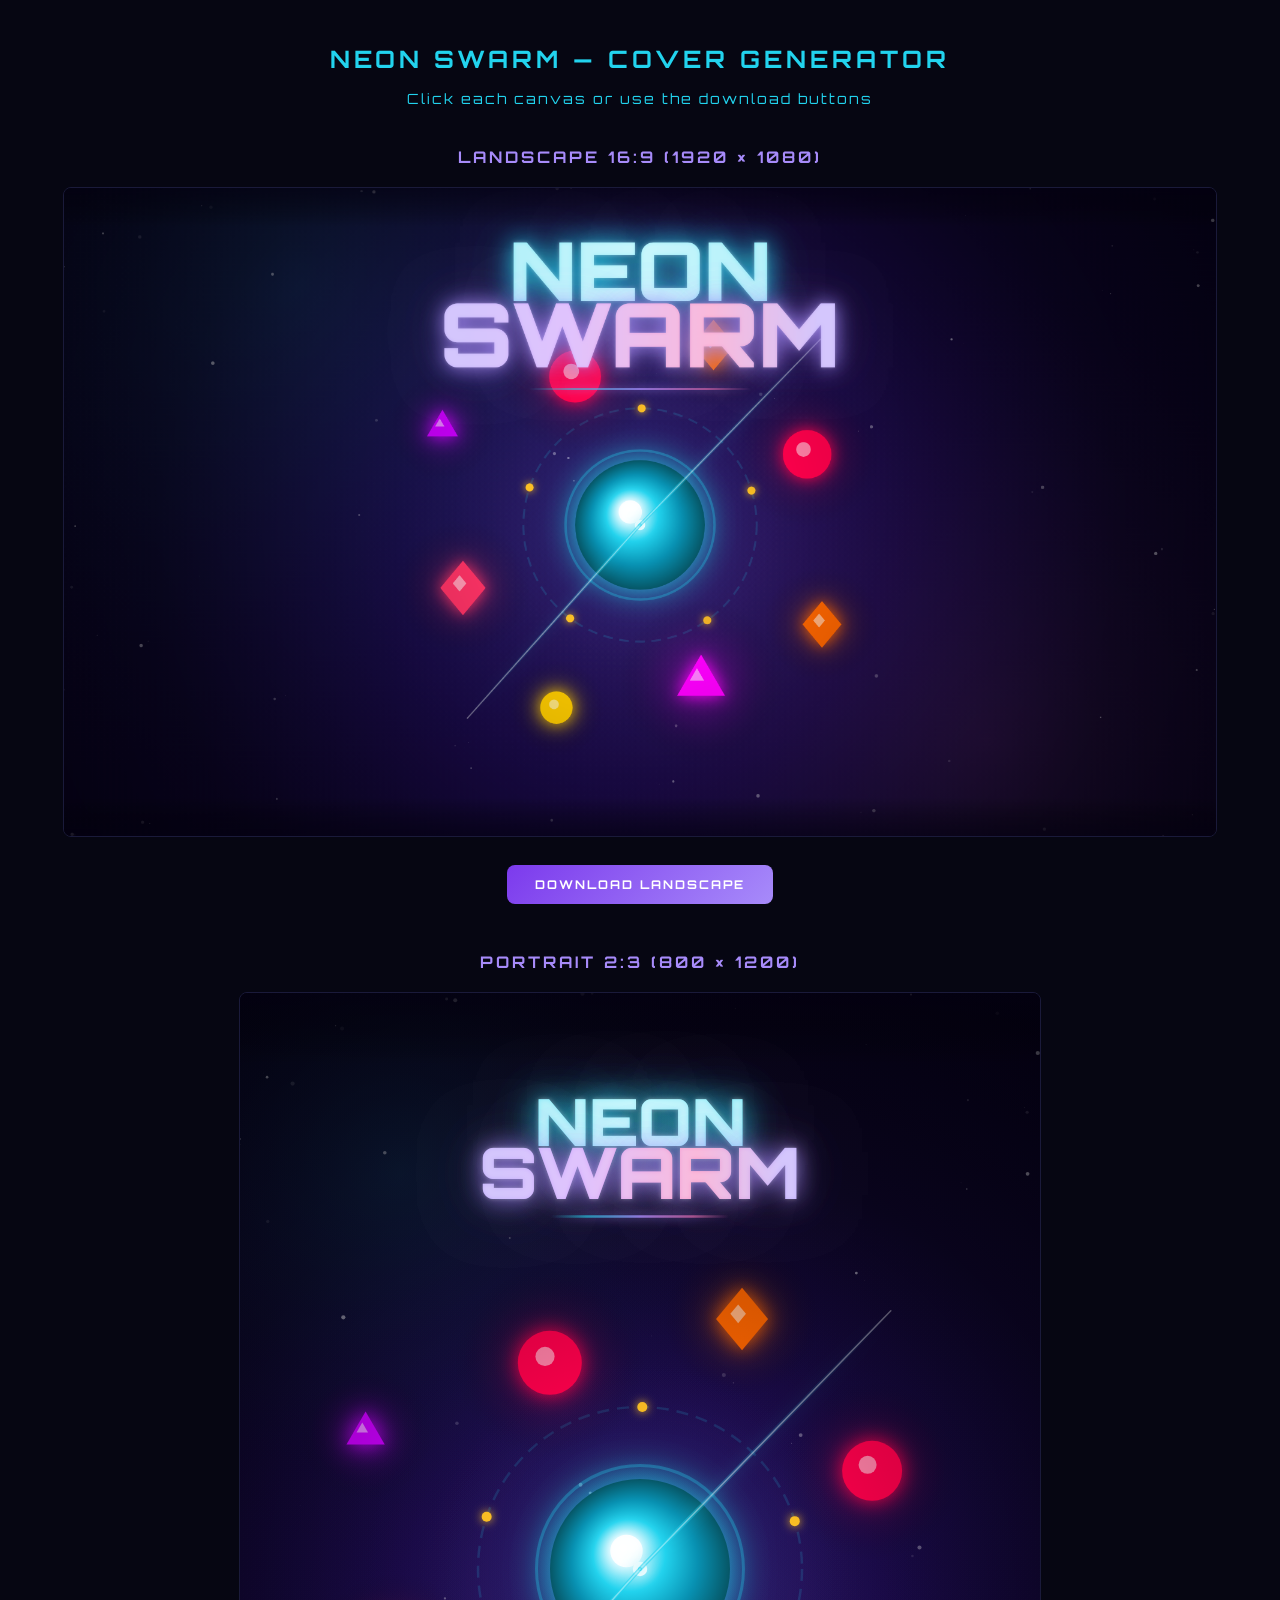
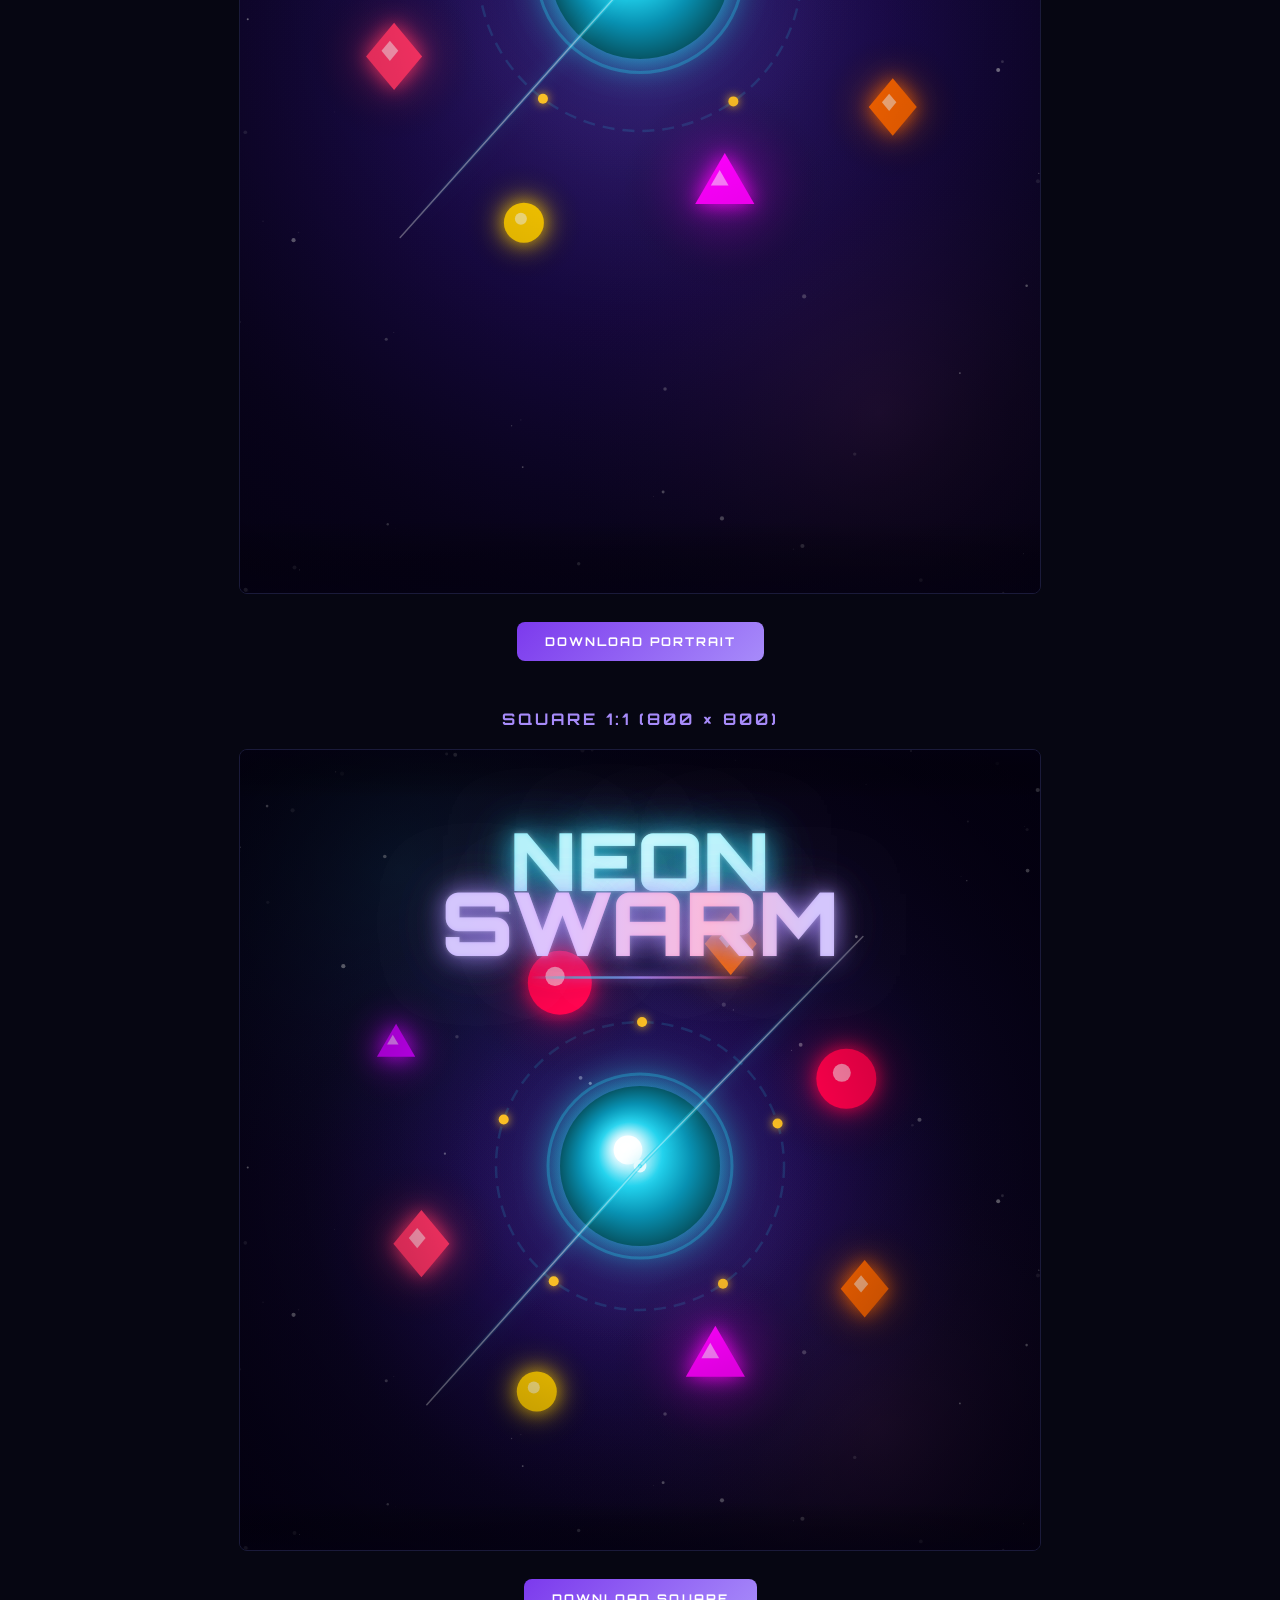
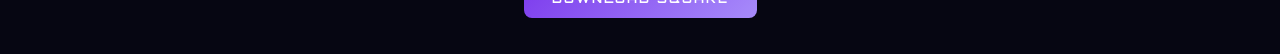
==== commit 5f5d3af3: "Redesign cover generator: clean poster-style covers following CrazyGames guidelines - simple, bold t" ====
--- a/cover-generator.html
+++ b/cover-generator.html
@@ -3,21 +3,21 @@
 <head>
 <meta charset="UTF-8">
 <title>Neon Swarm Cover Generator</title>
-<link href="https://fonts.googleapis.com/css2?family=Orbitron:wght@700;900&display=swap" rel="stylesheet">
+<link href="https://fonts.googleapis.com/css2?family=Orbitron:wght@400;700;900&display=swap" rel="stylesheet">
 <style>
-  body { background: #0a0a0a; color: #fff; font-family: 'Orbitron', sans-serif; text-align: center; padding: 20px; }
-  canvas { display: block; margin: 20px auto; border: 1px solid #222; cursor: pointer; max-width: 90vw; }
-  h2 { color: #0ff; margin-top: 40px; font-size: 18px; letter-spacing: 2px; }
-  p { color: #aaa; font-size: 14px; }
-  .note { color: #0f0; font-size: 16px; margin-bottom: 30px; }
-  .dl-btn { display: inline-block; margin: 8px; padding: 10px 24px; background: #0ff; color: #000;
-    font-weight: 700; border: none; cursor: pointer; font-family: 'Orbitron', sans-serif; font-size: 13px;
-    letter-spacing: 1px; border-radius: 4px; }
-  .dl-btn:hover { background: #fff; }
+  body { background: #060612; color: #fff; font-family: 'Orbitron', sans-serif; text-align: center; padding: 20px; }
+  canvas { display: block; margin: 20px auto; border: 1px solid #1a1a3a; cursor: pointer; max-width: 90vw; border-radius: 8px; }
+  h2 { color: #a78bfa; margin-top: 40px; font-size: 16px; letter-spacing: 3px; }
+  p { color: #64748b; font-size: 13px; }
+  .note { color: #22d3ee; font-size: 14px; margin-bottom: 30px; letter-spacing: 2px; }
+  .dl-btn { display: inline-block; margin: 8px; padding: 12px 28px; background: linear-gradient(135deg,#7c3aed,#a78bfa);
+    color: #fff; font-weight: 700; border: none; cursor: pointer; font-family: 'Orbitron', sans-serif;
+    font-size: 12px; letter-spacing: 2px; border-radius: 8px; transition: all .2s; }
+  .dl-btn:hover { transform: translateY(-2px); box-shadow: 0 0 20px rgba(167,139,250,0.5); }
 </style>
 </head>
 <body>
-<h1 style="letter-spacing:4px">NEON SWARM — COVER GENERATOR</h1>
+<h1 style="letter-spacing:4px;color:#22d3ee;font-size:24px">NEON SWARM — COVER GENERATOR</h1>
 <p class="note">Click each canvas or use the download buttons</p>
 
 <h2>LANDSCAPE 16:9 (1920 × 1080)</h2>
@@ -33,16 +33,6 @@
 <button class="dl-btn" onclick="dl('square')">DOWNLOAD SQUARE</button>
 
 <script>
-/* ── Seeded PRNG for deterministic layouts ── */
-function mulberry32(a) {
-  return function() {
-    a |= 0; a = a + 0x6D2B79F5 | 0;
-    let t = Math.imul(a ^ a >>> 15, 1 | a);
-    t = t + Math.imul(t ^ t >>> 7, 61 | t) ^ t;
-    return ((t ^ t >>> 14) >>> 0) / 4294967296;
-  };
-}
-
 function dl(id) {
   const c = document.getElementById(id);
   const a = document.createElement('a');
@@ -51,7 +41,6 @@
   a.click();
 }
 
-/* ── Wait for Orbitron font to load ── */
 document.fonts.ready.then(() => {
   drawCover('landscape');
   drawCover('portrait');
@@ -62,244 +51,340 @@
   const cvs = document.getElementById(canvasId);
   const ctx = cvs.getContext('2d');
   const W = cvs.width, H = cvs.height;
-  const S = Math.min(W, H) / 800;                    // base scale
-  const rand = mulberry32(canvasId.length * 7919);    // deterministic per size
-  const rng = (lo, hi) => lo + rand() * (hi - lo);
-  const rngInt = (lo, hi) => Math.floor(rng(lo, hi));
-
-  /* ── 1. DEEP SPACE BACKGROUND ── */
-  const bg = ctx.createRadialGradient(W/2, H*0.45, 0, W/2, H*0.45, Math.max(W,H)*0.8);
-  bg.addColorStop(0, '#1a0a3a');
-  bg.addColorStop(0.4, '#0d0228');
-  bg.addColorStop(1, '#020008');
-  ctx.fillStyle = bg;
-  ctx.fillRect(0, 0, W, H);
-
-  /* ── 2. SUBTLE PERSPECTIVE GRID ── */
-  ctx.save();
-  ctx.globalAlpha = 0.08;
-  ctx.strokeStyle = '#0ff';
-  ctx.lineWidth = 1;
-  const gs = 55 * S;
-  for (let x = 0; x < W; x += gs) { ctx.beginPath(); ctx.moveTo(x,0); ctx.lineTo(x,H); ctx.stroke(); }
-  for (let y = 0; y < H; y += gs) { ctx.beginPath(); ctx.moveTo(0,y); ctx.lineTo(W,y); ctx.stroke(); }
-  ctx.restore();
-
-  /* ── 3. ENEMY SWARM (arranged in a ring around the player) ── */
-  const cx = W / 2, cy = H * 0.55;
-  const enemyColors = ['#ff004c','#ff6600','#ff00ff','#ffcc00','#ff3366','#cc00ff'];
-
-  // Outer ring — large enemies
-  const outerCount = 16;
-  const outerR = Math.min(W, H) * 0.36;
-  for (let i = 0; i < outerCount; i++) {
-    const a = (Math.PI * 2 / outerCount) * i + rng(-0.15, 0.15);
-    const r = outerR + rng(-20, 20) * S;
-    const ex = cx + Math.cos(a) * r;
-    const ey = cy + Math.sin(a) * r;
-    const er = rng(14, 26) * S;
-    const col = enemyColors[rngInt(0, enemyColors.length)];
-    drawEnemy(ctx, ex, ey, er, col, S, rngInt(0, 3));
+  const S = Math.min(W, H) / 800;
+  const isPortrait = H > W;
+  const isSquare = Math.abs(W - H) < 50;
+
+  /* ═══════════════════════════════════════
+     1. RICH GRADIENT BACKGROUND
+     ═══════════════════════════════════════ */
+  // Base dark fill
+  ctx.fillStyle = '#05050f';
+  ctx.fillRect(0, 0, W, H);
+
+  // Central radial: deep purple/blue nebula
+  const nebula = ctx.createRadialGradient(W*0.5, H*0.55, 0, W*0.5, H*0.55, Math.max(W,H)*0.7);
+  nebula.addColorStop(0, '#2d1b69');
+  nebula.addColorStop(0.3, '#1a0a4a');
+  nebula.addColorStop(0.6, '#0c0525');
+  nebula.addColorStop(1, '#030010');
+  ctx.fillStyle = nebula;
+  ctx.fillRect(0, 0, W, H);
+
+  // Accent glow — cyan from top-left
+  const accentTL = ctx.createRadialGradient(W*0.2, H*0.15, 0, W*0.2, H*0.15, W*0.5);
+  accentTL.addColorStop(0, 'rgba(34,211,238,0.12)');
+  accentTL.addColorStop(1, 'rgba(0,0,0,0)');
+  ctx.fillStyle = accentTL;
+  ctx.fillRect(0, 0, W, H);
+
+  // Accent glow — magenta from bottom-right
+  const accentBR = ctx.createRadialGradient(W*0.8, H*0.85, 0, W*0.8, H*0.85, W*0.45);
+  accentBR.addColorStop(0, 'rgba(244,114,182,0.1)');
+  accentBR.addColorStop(1, 'rgba(0,0,0,0)');
+  ctx.fillStyle = accentBR;
+  ctx.fillRect(0, 0, W, H);
+
+  /* ═══════════════════════════════════════
+     2. SCATTERED STARS
+     ═══════════════════════════════════════ */
+  for (let i = 0; i < 80; i++) {
+    const sx = (Math.sin(i * 127.1 + 311.7) * 0.5 + 0.5) * W;
+    const sy = (Math.sin(i * 269.5 + 183.3) * 0.5 + 0.5) * H;
+    const sr = (Math.sin(i * 41.3) * 0.5 + 0.5) * 1.8 * S + 0.3 * S;
+    const sa = (Math.sin(i * 73.7) * 0.5 + 0.5) * 0.4 + 0.1;
+    ctx.save();
+    ctx.globalAlpha = sa;
+    ctx.fillStyle = '#fff';
+    ctx.beginPath(); ctx.arc(sx, sy, sr, 0, Math.PI * 2); ctx.fill();
+    ctx.restore();
   }
 
-  // Middle ring
-  const midCount = 12;
-  const midR = Math.min(W, H) * 0.24;
-  for (let i = 0; i < midCount; i++) {
-    const a = (Math.PI * 2 / midCount) * i + rng(-0.2, 0.2);
-    const r = midR + rng(-15, 15) * S;
-    const ex = cx + Math.cos(a) * r;
-    const ey = cy + Math.sin(a) * r;
-    const er = rng(10, 18) * S;
-    const col = enemyColors[rngInt(0, enemyColors.length)];
-    drawEnemy(ctx, ex, ey, er, col, S, rngInt(0, 3));
+  /* ═══════════════════════════════════════
+     3. PLAYER CHARACTER — BIG, CENTER, HEROIC
+     ═══════════════════════════════════════ */
+  const playerR = (isPortrait ? 90 : 80) * S;
+  const pcx = W * 0.5;
+  const pcy = isPortrait ? H * 0.48 : H * 0.52;
+
+  // Massive ambient glow (very soft, spreads far)
+  for (let g = 3; g >= 1; g--) {
+    ctx.save();
+    const glowR = playerR * (1.5 + g * 1.2);
+    const glow = ctx.createRadialGradient(pcx, pcy, 0, pcx, pcy, glowR);
+    glow.addColorStop(0, `rgba(34,211,238,${0.08 / g})`);
+    glow.addColorStop(0.5, `rgba(139,92,246,${0.04 / g})`);
+    glow.addColorStop(1, 'rgba(0,0,0,0)');
+    ctx.fillStyle = glow;
+    ctx.fillRect(0, 0, W, H);
+    ctx.restore();
   }
 
-  // Scattered background enemies (faded)
-  for (let i = 0; i < 20; i++) {
-    const ex = rng(W * 0.02, W * 0.98);
-    const ey = rng(H * 0.05, H * 0.95);
-    const er = rng(5, 12) * S;
-    const col = enemyColors[rngInt(0, enemyColors.length)];
-    ctx.save();
-    ctx.globalAlpha = rng(0.15, 0.35);
-    drawEnemyShape(ctx, ex, ey, er, col, S, rngInt(0, 3));
+  // Energy ring (spinning orbit trail)
+  ctx.save();
+  ctx.strokeStyle = 'rgba(34,211,238,0.15)';
+  ctx.lineWidth = 2.5 * S;
+  ctx.setLineDash([12 * S, 8 * S]);
+  ctx.beginPath(); ctx.arc(pcx, pcy, playerR * 1.8, 0, Math.PI * 2); ctx.stroke();
+  ctx.setLineDash([]);
+  ctx.restore();
+
+  // Orbiting weapon dots on the ring
+  for (let i = 0; i < 5; i++) {
+    const a = (Math.PI * 2 / 5) * i - 0.3;
+    const ox = pcx + Math.cos(a) * playerR * 1.8;
+    const oy = pcy + Math.sin(a) * playerR * 1.8;
+    ctx.save();
+    ctx.fillStyle = '#fbbf24';
+    ctx.shadowColor = '#fbbf24';
+    ctx.shadowBlur = 10 * S;
+    ctx.beginPath(); ctx.arc(ox, oy, 5 * S, 0, Math.PI * 2); ctx.fill();
     ctx.restore();
   }
 
-  /* ── 4. WEAPON EFFECTS (bolts + orbiters radiating from player) ── */
-  // Lightning-style energy beams
-  for (let i = 0; i < 6; i++) {
-    const a = (Math.PI * 2 / 6) * i + 0.3;
-    const len = rng(100, 220) * S;
-    ctx.save();
-    ctx.strokeStyle = '#00ffcc';
-    ctx.shadowColor = '#00ffcc';
-    ctx.shadowBlur = 12 * S;
-    ctx.lineWidth = 2.5 * S;
-    ctx.globalAlpha = 0.7;
-    ctx.beginPath();
-    ctx.moveTo(cx, cy);
-    // Jagged bolt
-    let bx = cx, by = cy;
-    const segs = 5;
-    for (let s = 1; s <= segs; s++) {
-      bx = cx + Math.cos(a) * len * (s/segs) + rng(-12, 12) * S;
-      by = cy + Math.sin(a) * len * (s/segs) + rng(-12, 12) * S;
-      ctx.lineTo(bx, by);
-    }
-    ctx.stroke();
-    ctx.restore();
-  }
-
-  // Orbiter circles
-  for (let i = 0; i < 5; i++) {
-    const a = (Math.PI * 2 / 5) * i;
-    const od = 60 * S;
-    const ox = cx + Math.cos(a) * od;
-    const oy = cy + Math.sin(a) * od;
-    ctx.save();
-    ctx.fillStyle = '#ff0';
-    ctx.shadowColor = '#ff0';
-    ctx.shadowBlur = 14 * S;
-    ctx.beginPath(); ctx.arc(ox, oy, 6 * S, 0, Math.PI * 2); ctx.fill();
-    ctx.restore();
-  }
-
-  /* ── 5. PLAYER CHARACTER (large, prominent, centre) ── */
-  const pr = 38 * S;
-
-  // Big outer glow
-  ctx.save();
-  ctx.shadowColor = '#0ff';
-  ctx.shadowBlur = 80 * S;
-  ctx.fillStyle = 'rgba(0,255,255,0.15)';
-  ctx.beginPath(); ctx.arc(cx, cy, pr * 2.5, 0, Math.PI * 2); ctx.fill();
-  ctx.restore();
-
-  // Medium glow ring
-  ctx.save();
-  ctx.shadowColor = '#0ff';
+  // Player outer glow ring
+  ctx.save();
+  ctx.shadowColor = '#22d3ee';
+  ctx.shadowBlur = 60 * S;
+  ctx.strokeStyle = 'rgba(34,211,238,0.3)';
+  ctx.lineWidth = 3 * S;
+  ctx.beginPath(); ctx.arc(pcx, pcy, playerR * 1.15, 0, Math.PI * 2); ctx.stroke();
+  ctx.restore();
+
+  // Player body — gradient sphere
+  const bodyG = ctx.createRadialGradient(pcx - playerR*0.2, pcy - playerR*0.25, 0, pcx, pcy, playerR);
+  bodyG.addColorStop(0, '#ffffff');
+  bodyG.addColorStop(0.15, '#d4f7ff');
+  bodyG.addColorStop(0.4, '#22d3ee');
+  bodyG.addColorStop(0.7, '#0891b2');
+  bodyG.addColorStop(1, '#065666');
+  ctx.save();
+  ctx.shadowColor = '#22d3ee';
   ctx.shadowBlur = 40 * S;
-  ctx.fillStyle = 'rgba(0,255,255,0.3)';
-  ctx.beginPath(); ctx.arc(cx, cy, pr * 1.4, 0, Math.PI * 2); ctx.fill();
-  ctx.restore();
-
-  // Player body
-  const bodyGrad = ctx.createRadialGradient(cx, cy, 0, cx, cy, pr);
-  bodyGrad.addColorStop(0, '#ffffff');
-  bodyGrad.addColorStop(0.3, '#aaffff');
-  bodyGrad.addColorStop(0.7, '#00ffff');
-  bodyGrad.addColorStop(1, '#008888');
-  ctx.save();
-  ctx.shadowColor = '#0ff';
-  ctx.shadowBlur = 30 * S;
-  ctx.fillStyle = bodyGrad;
-  ctx.beginPath(); ctx.arc(cx, cy, pr, 0, Math.PI * 2); ctx.fill();
-  ctx.restore();
-
-  // Bright core
+  ctx.fillStyle = bodyG;
+  ctx.beginPath(); ctx.arc(pcx, pcy, playerR, 0, Math.PI * 2); ctx.fill();
+  ctx.restore();
+
+  // Player inner highlight
+  ctx.save();
+  ctx.fillStyle = 'rgba(255,255,255,0.9)';
+  ctx.shadowColor = '#fff';
+  ctx.shadowBlur = 20 * S;
+  ctx.beginPath(); ctx.arc(pcx - playerR*0.15, pcy - playerR*0.2, playerR * 0.18, 0, Math.PI * 2); ctx.fill();
+  ctx.restore();
+
+  // Player bright core
   ctx.save();
   ctx.fillStyle = '#fff';
   ctx.shadowColor = '#fff';
   ctx.shadowBlur = 15 * S;
-  ctx.beginPath(); ctx.arc(cx, cy, pr * 0.25, 0, Math.PI * 2); ctx.fill();
-  ctx.restore();
-
-  /* ── 6. XP GEMS (small green diamonds) ── */
-  for (let i = 0; i < 18; i++) {
-    const gx = rng(W*0.08, W*0.92);
-    const gy = rng(H*0.15, H*0.85);
-    const gs2 = rng(4, 8) * S;
-    ctx.save();
-    ctx.globalAlpha = rng(0.5, 0.9);
-    ctx.fillStyle = '#00ff88';
-    ctx.shadowColor = '#00ff88';
-    ctx.shadowBlur = 6 * S;
-    ctx.beginPath();
-    ctx.moveTo(gx, gy - gs2); ctx.lineTo(gx + gs2*0.6, gy);
-    ctx.lineTo(gx, gy + gs2); ctx.lineTo(gx - gs2*0.6, gy);
-    ctx.closePath(); ctx.fill();
-    ctx.restore();
-  }
-
-  /* ── 7. VIGNETTE ── */
-  const vig = ctx.createRadialGradient(W/2, H/2, Math.min(W,H)*0.25, W/2, H/2, Math.max(W,H)*0.78);
+  ctx.beginPath(); ctx.arc(pcx, pcy, playerR * 0.08, 0, Math.PI * 2); ctx.fill();
+  ctx.restore();
+
+  /* ═══════════════════════════════════════
+     4. ENEMY SWARM — FEW, DRAMATIC, CLEAN
+     ═══════════════════════════════════════ */
+  const enemies = [
+    // [angle offset, distance factor, size, color, shape]
+    // shape: 0=circle, 1=diamond, 2=triangle
+    { a: -0.4,  d: 2.8, s: 30, c: '#ff004c', sh: 0 },
+    { a:  0.5,  d: 3.2, s: 24, c: '#ff6600', sh: 1 },
+    { a:  1.2,  d: 2.6, s: 34, c: '#ff00ff', sh: 2 },
+    { a:  2.0,  d: 3.1, s: 20, c: '#ffcc00', sh: 0 },
+    { a:  2.8,  d: 2.9, s: 28, c: '#ff3366', sh: 1 },
+    { a:  3.6,  d: 3.4, s: 22, c: '#cc00ff', sh: 2 },
+    { a:  4.3,  d: 2.5, s: 32, c: '#ff004c', sh: 0 },
+    { a:  5.1,  d: 3.0, s: 26, c: '#ff6600', sh: 1 },
+  ];
+
+  enemies.forEach(e => {
+    const ex = pcx + Math.cos(e.a) * playerR * e.d;
+    const ey = pcy + Math.sin(e.a) * playerR * e.d;
+    const er = e.s * S;
+
+    // Only draw if on canvas (with some margin)
+    if (ex < -er*2 || ex > W+er*2 || ey < -er*2 || ey > H+er*2) return;
+
+    // Glow trail pointing towards player
+    ctx.save();
+    const trailG = ctx.createRadialGradient(ex, ey, er*0.5, ex, ey, er*3);
+    trailG.addColorStop(0, e.c + '40');
+    trailG.addColorStop(1, 'rgba(0,0,0,0)');
+    ctx.fillStyle = trailG;
+    ctx.fillRect(ex - er*3, ey - er*3, er*6, er*6);
+    ctx.restore();
+
+    // Enemy body
+    ctx.save();
+    ctx.fillStyle = e.c;
+    ctx.shadowColor = e.c;
+    ctx.shadowBlur = 20 * S;
+    drawEnemyShape(ctx, ex, ey, er, e.sh);
+    ctx.restore();
+
+    // Enemy highlight
+    ctx.save();
+    ctx.globalAlpha = 0.5;
+    ctx.fillStyle = '#fff';
+    drawEnemyShape(ctx, ex - er*0.15, ey - er*0.2, er * 0.3, e.sh);
+    ctx.restore();
+  });
+
+  /* ═══════════════════════════════════════
+     5. ENERGY BEAMS from player (2 dramatic ones)
+     ═══════════════════════════════════════ */
+  const beamAngles = [-0.8, 2.3];
+  beamAngles.forEach(ba => {
+    const len = playerR * 4;
+    const bx2 = pcx + Math.cos(ba) * len;
+    const by2 = pcy + Math.sin(ba) * len;
+    ctx.save();
+    const beamG = ctx.createLinearGradient(pcx, pcy, bx2, by2);
+    beamG.addColorStop(0, 'rgba(34,211,238,0.6)');
+    beamG.addColorStop(0.3, 'rgba(34,211,238,0.25)');
+    beamG.addColorStop(1, 'rgba(34,211,238,0)');
+    ctx.strokeStyle = beamG;
+    ctx.lineWidth = 4 * S;
+    ctx.shadowColor = '#22d3ee';
+    ctx.shadowBlur = 15 * S;
+    ctx.lineCap = 'round';
+    ctx.beginPath(); ctx.moveTo(pcx, pcy); ctx.lineTo(bx2, by2); ctx.stroke();
+    // Thinner core beam
+    ctx.lineWidth = 1.5 * S;
+    ctx.strokeStyle = 'rgba(255,255,255,0.4)';
+    ctx.shadowBlur = 0;
+    ctx.beginPath(); ctx.moveTo(pcx, pcy); ctx.lineTo(bx2, by2); ctx.stroke();
+    ctx.restore();
+  });
+
+  /* ═══════════════════════════════════════
+     6. VIGNETTE — clean edges
+     ═══════════════════════════════════════ */
+  const vig = ctx.createRadialGradient(W/2, H*0.5, Math.min(W,H)*0.2, W/2, H*0.5, Math.max(W,H)*0.72);
   vig.addColorStop(0, 'rgba(0,0,0,0)');
-  vig.addColorStop(1, 'rgba(0,0,0,0.65)');
+  vig.addColorStop(1, 'rgba(3,0,16,0.7)');
   ctx.fillStyle = vig;
   ctx.fillRect(0, 0, W, H);
 
-  /* ── 8. TITLE — "NEON SWARM" (Orbitron, top area) ── */
-  const isPortrait = H > W;
-  const titleY = isPortrait ? H * 0.12 : H * 0.17;
-  const titleSize = Math.floor((isPortrait ? 58 : 80) * S);
+  /* ═══════════════════════════════════════
+     7. TITLE — "NEON SWARM" — BIG, BOLD, STYLIZED
+     ═══════════════════════════════════════ */
+  const titleY = isPortrait ? H * 0.13 : H * 0.18;
+  const neonSize = Math.floor((isPortrait ? 65 : isSquare ? 80 : 100) * S);
+  const swarmSize = Math.floor(neonSize * 1.1);
 
   ctx.save();
   ctx.textAlign = 'center';
   ctx.textBaseline = 'middle';
-  ctx.font = '900 ' + titleSize + 'px Orbitron, sans-serif';
-
-  // Outermost glow
-  ctx.shadowColor = '#0ff';
-  ctx.shadowBlur = 50 * S;
-  ctx.fillStyle = 'rgba(0,255,255,0.4)';
-  ctx.fillText('NEON SWARM', W/2, titleY);
-
-  // Main cyan text
+
+  // Draw "NEON" word
+  const neonY = titleY - neonSize * 0.35;
+  ctx.font = '900 ' + neonSize + 'px Orbitron, sans-serif';
+
+  // Wide glow behind text
+  ctx.shadowColor = '#22d3ee';
+  ctx.shadowBlur = 60 * S;
+  ctx.fillStyle = 'rgba(34,211,238,0.2)';
+  ctx.fillText('NEON', W/2, neonY);
+  ctx.fillText('NEON', W/2, neonY);
+
+  // NEON text — gradient fill
+  const neonGrad = ctx.createLinearGradient(W/2 - neonSize*2, neonY, W/2 + neonSize*2, neonY);
+  neonGrad.addColorStop(0, '#22d3ee');
+  neonGrad.addColorStop(0.5, '#67e8f9');
+  neonGrad.addColorStop(1, '#22d3ee');
+  ctx.shadowBlur = 30 * S;
+  ctx.fillStyle = neonGrad;
+  ctx.fillText('NEON', W/2, neonY);
+
+  // Bright center pass
+  ctx.shadowColor = '#fff';
+  ctx.shadowBlur = 5 * S;
+  ctx.globalAlpha = 0.4;
+  ctx.fillStyle = '#fff';
+  ctx.fillText('NEON', W/2, neonY);
+  ctx.globalAlpha = 1;
+
+  // Draw "SWARM" word — slightly bigger, warmer color
+  const swarmY = titleY + swarmSize * 0.4;
+  ctx.font = '900 ' + swarmSize + 'px Orbitron, sans-serif';
+
+  // Wide glow
+  ctx.shadowColor = '#a78bfa';
+  ctx.shadowBlur = 60 * S;
+  ctx.fillStyle = 'rgba(167,139,250,0.15)';
+  ctx.fillText('SWARM', W/2, swarmY);
+  ctx.fillText('SWARM', W/2, swarmY);
+
+  // SWARM text — gradient fill (purple to pink)
+  const swarmGrad = ctx.createLinearGradient(W/2 - swarmSize*2, swarmY, W/2 + swarmSize*2, swarmY);
+  swarmGrad.addColorStop(0, '#a78bfa');
+  swarmGrad.addColorStop(0.3, '#c084fc');
+  swarmGrad.addColorStop(0.7, '#f472b6');
+  swarmGrad.addColorStop(1, '#a78bfa');
+  ctx.shadowColor = '#a78bfa';
   ctx.shadowBlur = 25 * S;
-  ctx.fillStyle = '#0ff';
-  ctx.fillText('NEON SWARM', W/2, titleY);
-
-  // Bright white overlay for punch
+  ctx.fillStyle = swarmGrad;
+  ctx.fillText('SWARM', W/2, swarmY);
+
+  // Bright pass
   ctx.shadowColor = '#fff';
-  ctx.shadowBlur = 8 * S;
-  ctx.fillStyle = '#ffffff';
-  ctx.globalAlpha = 0.6;
-  ctx.fillText('NEON SWARM', W/2, titleY);
-  ctx.restore();
-
-  /* ── 9. SUBTLE TOP/BOTTOM FADE (cinematic) ── */
-  const topFade = ctx.createLinearGradient(0, 0, 0, H * 0.12);
-  topFade.addColorStop(0, 'rgba(0,0,0,0.5)');
-  topFade.addColorStop(1, 'rgba(0,0,0,0)');
-  ctx.fillStyle = topFade;
-  ctx.fillRect(0, 0, W, H * 0.12);
-
-  const botFade = ctx.createLinearGradient(0, H * 0.88, 0, H);
-  botFade.addColorStop(0, 'rgba(0,0,0,0)');
-  botFade.addColorStop(1, 'rgba(0,0,0,0.5)');
-  ctx.fillStyle = botFade;
-  ctx.fillRect(0, H * 0.88, W, H * 0.12);
-
-  /* ── Click to download ── */
+  ctx.shadowBlur = 4 * S;
+  ctx.globalAlpha = 0.3;
+  ctx.fillStyle = '#fff';
+  ctx.fillText('SWARM', W/2, swarmY);
+  ctx.globalAlpha = 1;
+
+  // Thin underline accent
+  const ulW = swarmSize * 2.5;
+  const ulY = swarmY + swarmSize * 0.55;
+  const ulG = ctx.createLinearGradient(W/2 - ulW/2, 0, W/2 + ulW/2, 0);
+  ulG.addColorStop(0, 'rgba(34,211,238,0)');
+  ulG.addColorStop(0.2, 'rgba(34,211,238,0.6)');
+  ulG.addColorStop(0.5, 'rgba(167,139,250,0.8)');
+  ulG.addColorStop(0.8, 'rgba(244,114,182,0.6)');
+  ulG.addColorStop(1, 'rgba(244,114,182,0)');
+  ctx.strokeStyle = ulG;
+  ctx.lineWidth = 2.5 * S;
+  ctx.shadowColor = '#a78bfa';
+  ctx.shadowBlur = 10 * S;
+  ctx.beginPath();
+  ctx.moveTo(W/2 - ulW/2, ulY);
+  ctx.lineTo(W/2 + ulW/2, ulY);
+  ctx.stroke();
+
+  ctx.restore();
+
+  /* ═══════════════════════════════════════
+     8. EDGE FADE (soft cinematic bars)
+     ═══════════════════════════════════════ */
+  // Top fade
+  const tf = ctx.createLinearGradient(0, 0, 0, H * 0.06);
+  tf.addColorStop(0, 'rgba(3,0,16,0.6)');
+  tf.addColorStop(1, 'rgba(0,0,0,0)');
+  ctx.fillStyle = tf;
+  ctx.fillRect(0, 0, W, H * 0.06);
+
+  // Bottom fade
+  const bf = ctx.createLinearGradient(0, H * 0.94, 0, H);
+  bf.addColorStop(0, 'rgba(0,0,0,0)');
+  bf.addColorStop(1, 'rgba(3,0,16,0.6)');
+  ctx.fillStyle = bf;
+  ctx.fillRect(0, H * 0.94, W, H * 0.06);
+
   cvs.onclick = () => dl(canvasId);
 }
 
-/* ── Enemy drawing helpers ── */
-function drawEnemy(ctx, x, y, r, color, S, shape) {
-  ctx.save();
-  ctx.fillStyle = color;
-  ctx.shadowColor = color;
-  ctx.shadowBlur = 18 * S;
-  ctx.globalAlpha = 0.85;
-  drawEnemyShape(ctx, x, y, r, color, S, shape);
-  ctx.restore();
-}
-
-function drawEnemyShape(ctx, x, y, r, color, S, shape) {
-  ctx.fillStyle = color;
+/* ── Enemy shape helper ── */
+function drawEnemyShape(ctx, x, y, r, shape) {
   if (shape === 0) {
-    // Circle (walker)
     ctx.beginPath(); ctx.arc(x, y, r, 0, Math.PI * 2); ctx.fill();
   } else if (shape === 1) {
-    // Diamond (speeder)
     ctx.beginPath();
     ctx.moveTo(x, y - r * 1.2); ctx.lineTo(x + r, y);
     ctx.lineTo(x, y + r * 1.2); ctx.lineTo(x - r, y);
     ctx.closePath(); ctx.fill();
   } else {
-    // Triangle (tank)
     ctx.beginPath();
     ctx.moveTo(x, y - r);
     ctx.lineTo(x + r * 0.87, y + r * 0.5);
